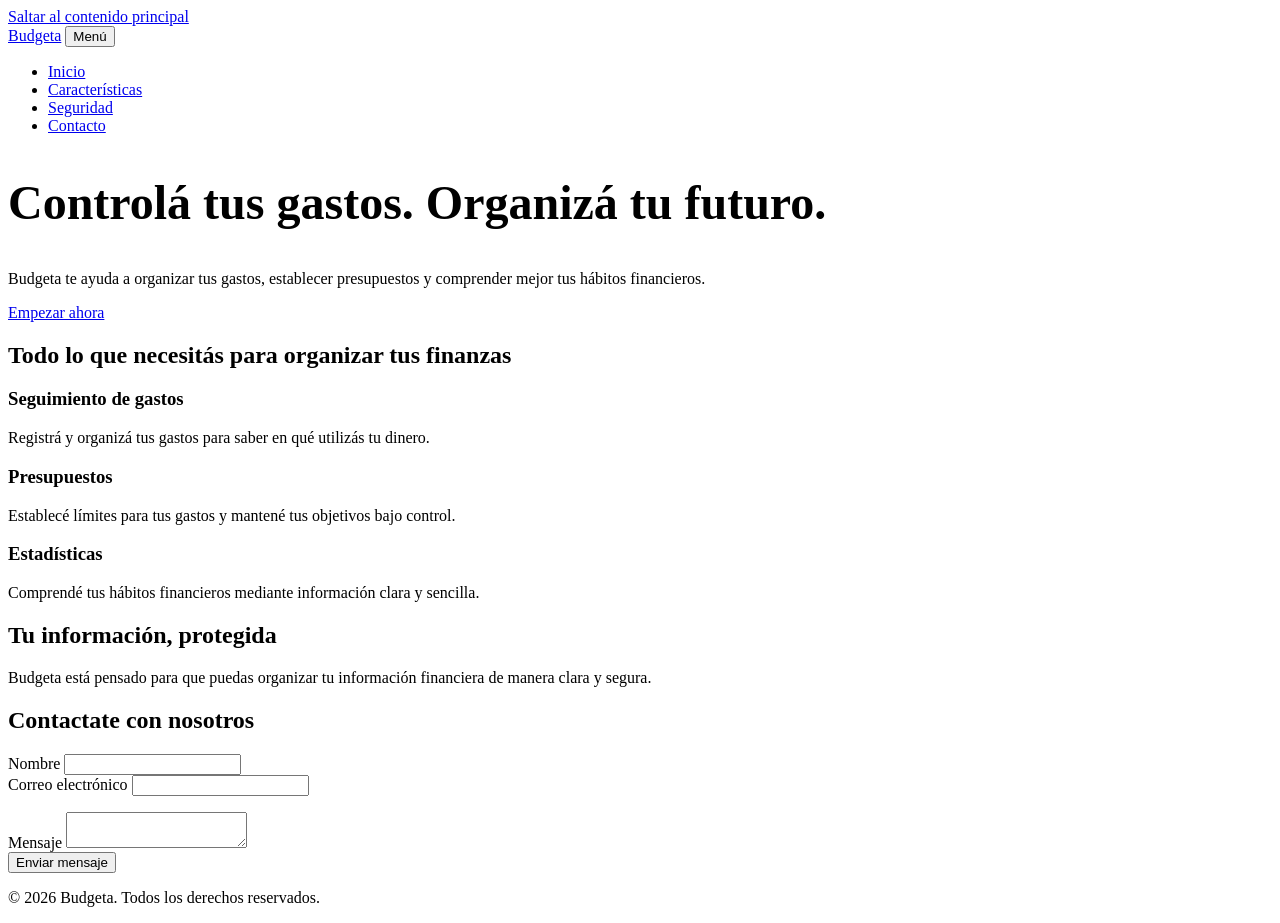
==== index.html @ 0818e81a "Crear estructura inicial de Budgeta" ====
<!DOCTYPE html>
<html lang="es">

<head>
    <meta charset="UTF-8">
    <meta name="viewport" content="width=device-width, initial-scale=1.0">

    <title>Budgeta - Controlá tus gastos</title>

    <link rel="stylesheet" href="styles.css">
</head>

<body>

    <!-- Enlace para saltar directamente al contenido principal -->
    <a href="#main-content" class="skip-link">
        Saltar al contenido principal
    </a>

    <header>
        <nav aria-label="Navegación principal">

            <a href="#inicio">Budgeta</a>

            <button
                type="button"
                aria-expanded="false"
                aria-controls="menu-principal">
                Menú
            </button>

            <ul id="menu-principal">
                <li>
                    <a href="#inicio">Inicio</a>
                </li>

                <li>
                    <a href="#caracteristicas">Características</a>
                </li>

                <li>
                    <a href="#seguridad">Seguridad</a>
                </li>

                <li>
                    <a href="#contacto">Contacto</a>
                </li>
            </ul>

        </nav>
    </header>

    <main id="main-content">

        <section id="inicio">
            <h1>Controlá tus gastos. Organizá tu futuro.</h1>

            <p>
                Budgeta te ayuda a organizar tus gastos,
                establecer presupuestos y comprender mejor
                tus hábitos financieros.
            </p>

            <a href="#contacto">Empezar ahora</a>
        </section>


        <section id="caracteristicas">

            <h2>Todo lo que necesitás para organizar tus finanzas</h2>

            <article>
                <h3>Seguimiento de gastos</h3>

                <p>
                    Registrá y organizá tus gastos para saber
                    en qué utilizás tu dinero.
                </p>
            </article>

            <article>
                <h3>Presupuestos</h3>

                <p>
                    Establecé límites para tus gastos y
                    mantené tus objetivos bajo control.
                </p>
            </article>

            <article>
                <h3>Estadísticas</h3>

                <p>
                    Comprendé tus hábitos financieros mediante
                    información clara y sencilla.
                </p>
            </article>

        </section>


        <section id="seguridad">

            <h2>Tu información, protegida</h2>

            <p>
                Budgeta está pensado para que puedas organizar
                tu información financiera de manera clara y segura.
            </p>

        </section>


        <section id="contacto">

            <h2>Contactate con nosotros</h2>

            <form>

                <div>
                    <label for="nombre">Nombre</label>

                    <input
                        type="text"
                        id="nombre"
                        name="nombre"
                        required>
                </div>


                <div>
                    <label for="email">Correo electrónico</label>

                    <input
                        type="email"
                        id="email"
                        name="email"
                        required
                        aria-describedby="email-error">

                    <p id="email-error" role="alert"></p>
                </div>


                <div>
                    <label for="mensaje">Mensaje</label>

                    <textarea
                        id="mensaje"
                        name="mensaje"
                        required></textarea>
                </div>


                <button type="submit">
                    Enviar mensaje
                </button>

            </form>

        </section>

    </main>


    <footer>
        <p>&copy; 2026 Budgeta. Todos los derechos reservados.</p>
    </footer>


    <script src="script.js"></script>

</body>

</html>
---- styles.css ----
h1 {
    font-size: 3rem;
}
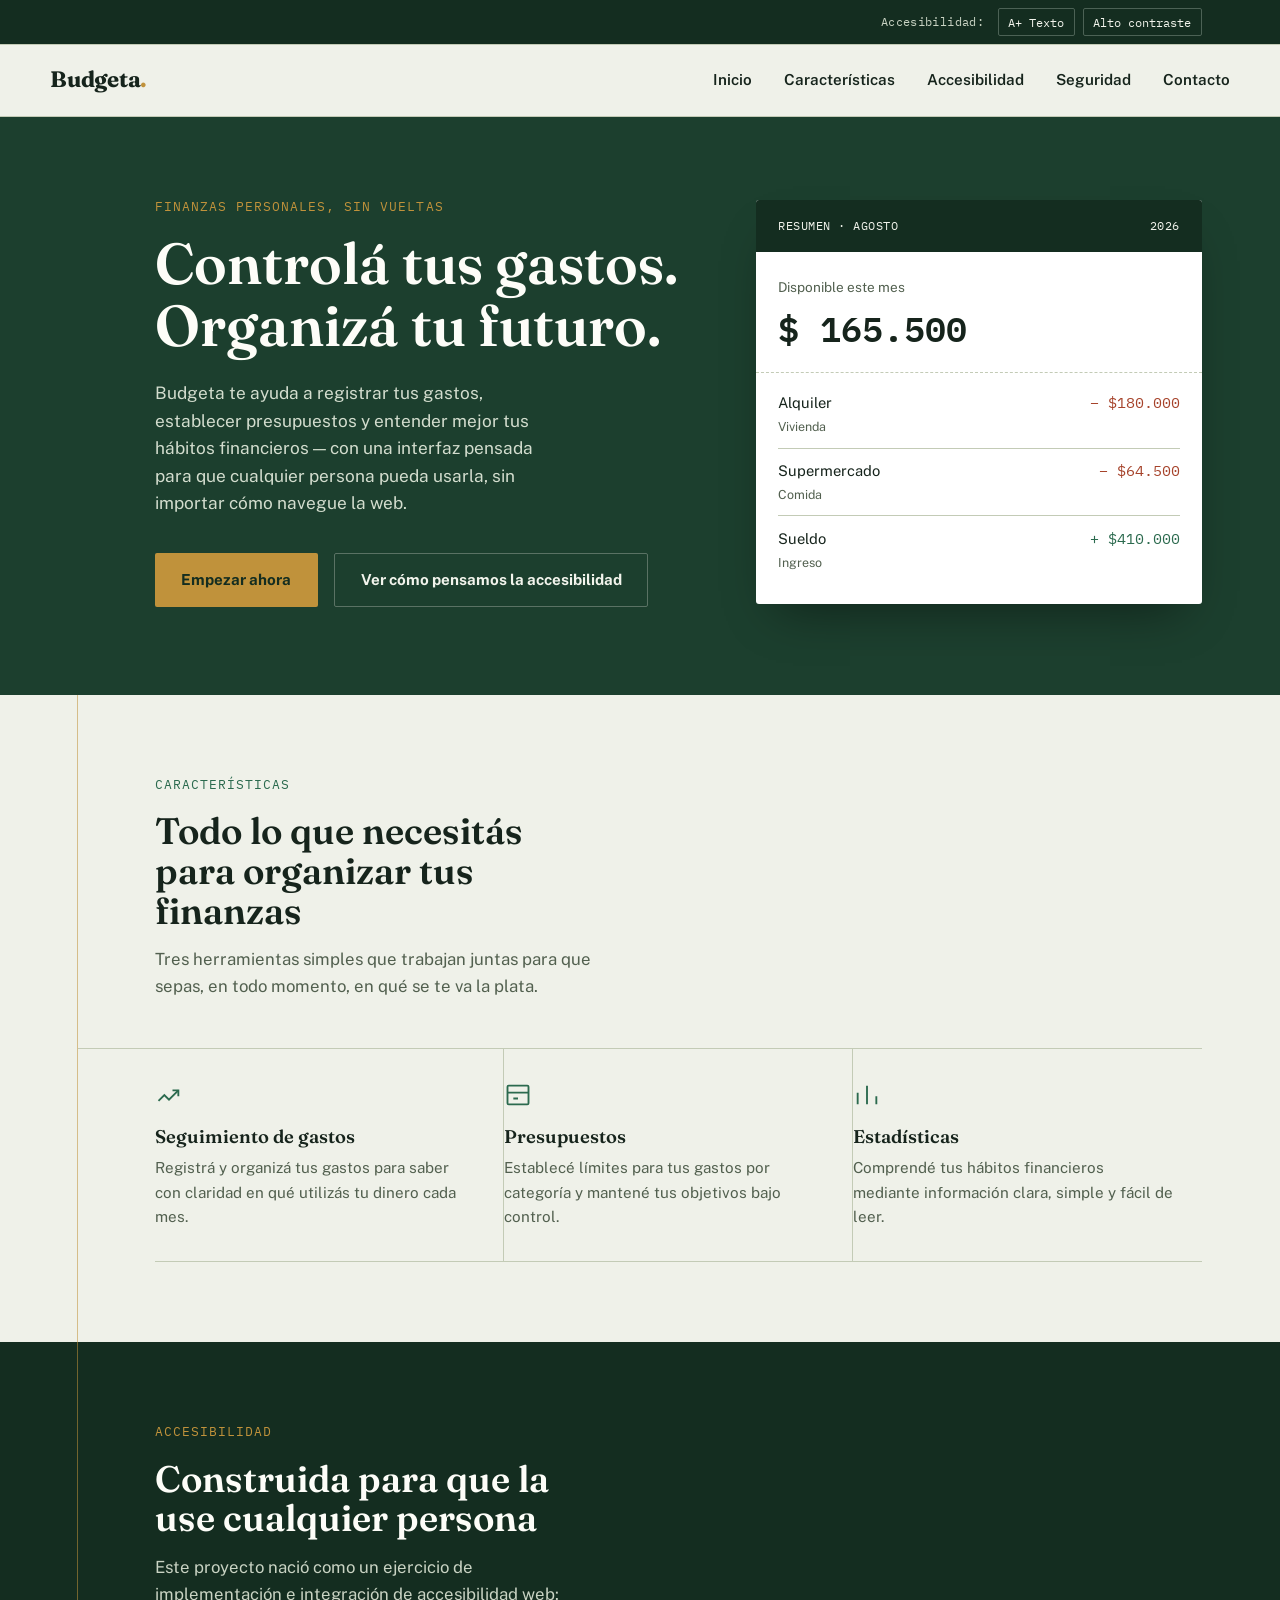
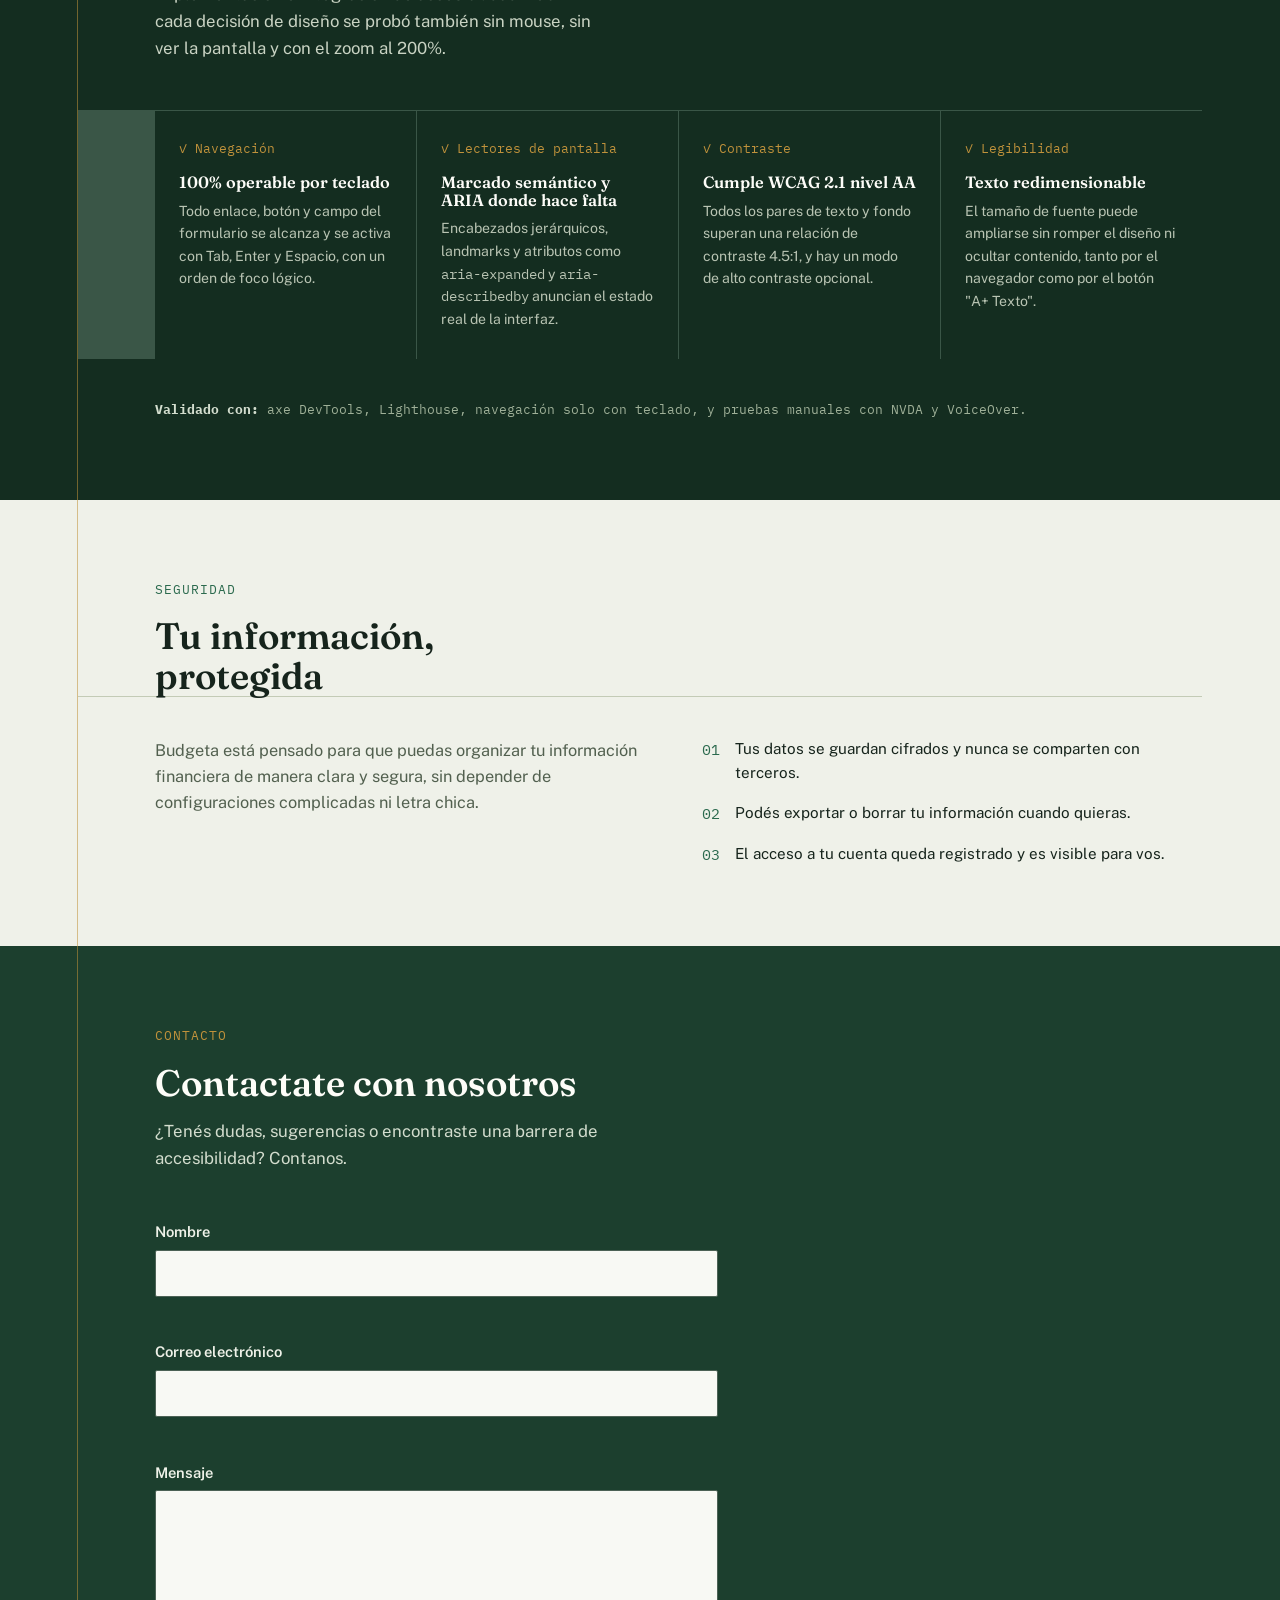
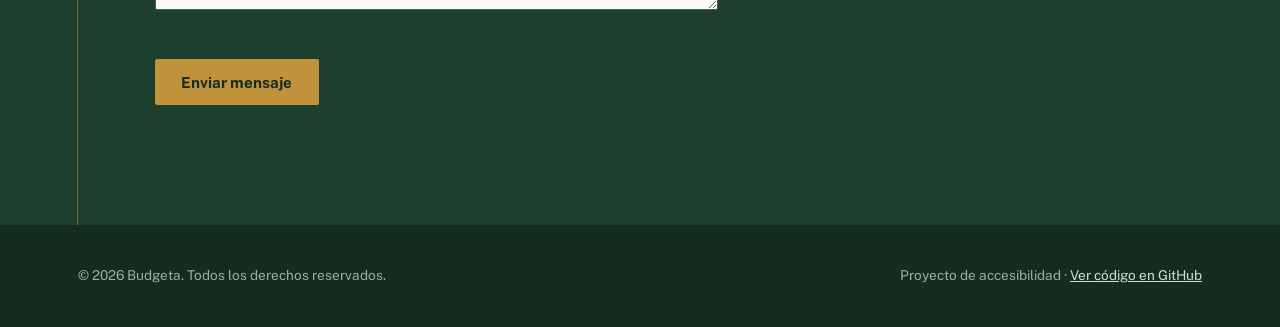
==== commit 2eed8a18: "Actualiza landing page accesible" ====
--- a/index.html
+++ b/index.html
@@ -1,175 +1,205 @@
 <!DOCTYPE html>
 <html lang="es">
-
 <head>
-    <meta charset="UTF-8">
-    <meta name="viewport" content="width=device-width, initial-scale=1.0">
-
-    <title>Budgeta - Controlá tus gastos</title>
-
-    <link rel="stylesheet" href="styles.css">
+<meta charset="UTF-8">
+<meta name="viewport" content="width=device-width, initial-scale=1.0">
+<title>Budgeta — Controlá tus gastos, organizá tu futuro</title>
+<meta name="description" content="Budgeta es la app que te ayuda a organizar tus gastos, definir presupuestos y entender tus hábitos financieros. Construida con accesibilidad real: teclado, lectores de pantalla y contraste AA.">
+<link rel="preconnect" href="https://fonts.googleapis.com">
+<link rel="preconnect" href="https://fonts.gstatic.com" crossorigin>
+<link href="https://fonts.googleapis.com/css2?family=Fraunces:opsz,wght@9..144,400;9..144,500;9..144,600;9..144,700&family=Public+Sans:wght@400;500;600;700&family=IBM+Plex+Mono:wght@400;500;600&display=swap" rel="stylesheet">
+<link rel="stylesheet" href="styles.css">
 </head>
-
 <body>
 
-    <!-- Enlace para saltar directamente al contenido principal -->
-    <a href="#main-content" class="skip-link">
-        Saltar al contenido principal
-    </a>
-
-    <header>
-        <nav aria-label="Navegación principal">
-
-            <a href="#inicio">Budgeta</a>
-
-            <button
-                type="button"
-                aria-expanded="false"
-                aria-controls="menu-principal">
-                Menú
-            </button>
-
-            <ul id="menu-principal">
-                <li>
-                    <a href="#inicio">Inicio</a>
-                </li>
-
-                <li>
-                    <a href="#caracteristicas">Características</a>
-                </li>
-
-                <li>
-                    <a href="#seguridad">Seguridad</a>
-                </li>
-
-                <li>
-                    <a href="#contacto">Contacto</a>
-                </li>
-            </ul>
-
-        </nav>
-    </header>
-
-    <main id="main-content">
-
-        <section id="inicio">
-            <h1>Controlá tus gastos. Organizá tu futuro.</h1>
-
-            <p>
-                Budgeta te ayuda a organizar tus gastos,
-                establecer presupuestos y comprender mejor
-                tus hábitos financieros.
-            </p>
-
-            <a href="#contacto">Empezar ahora</a>
-        </section>
-
-
-        <section id="caracteristicas">
-
-            <h2>Todo lo que necesitás para organizar tus finanzas</h2>
-
-            <article>
-                <h3>Seguimiento de gastos</h3>
-
-                <p>
-                    Registrá y organizá tus gastos para saber
-                    en qué utilizás tu dinero.
-                </p>
-            </article>
-
-            <article>
-                <h3>Presupuestos</h3>
-
-                <p>
-                    Establecé límites para tus gastos y
-                    mantené tus objetivos bajo control.
-                </p>
-            </article>
-
-            <article>
-                <h3>Estadísticas</h3>
-
-                <p>
-                    Comprendé tus hábitos financieros mediante
-                    información clara y sencilla.
-                </p>
-            </article>
-
-        </section>
-
-
-        <section id="seguridad">
-
-            <h2>Tu información, protegida</h2>
-
-            <p>
-                Budgeta está pensado para que puedas organizar
-                tu información financiera de manera clara y segura.
-            </p>
-
-        </section>
-
-
-        <section id="contacto">
-
-            <h2>Contactate con nosotros</h2>
-
-            <form>
-
-                <div>
-                    <label for="nombre">Nombre</label>
-
-                    <input
-                        type="text"
-                        id="nombre"
-                        name="nombre"
-                        required>
-                </div>
-
-
-                <div>
-                    <label for="email">Correo electrónico</label>
-
-                    <input
-                        type="email"
-                        id="email"
-                        name="email"
-                        required
-                        aria-describedby="email-error">
-
-                    <p id="email-error" role="alert"></p>
-                </div>
-
-
-                <div>
-                    <label for="mensaje">Mensaje</label>
-
-                    <textarea
-                        id="mensaje"
-                        name="mensaje"
-                        required></textarea>
-                </div>
-
-
-                <button type="submit">
-                    Enviar mensaje
-                </button>
-
-            </form>
-
-        </section>
-
-    </main>
-
-
-    <footer>
-        <p>&copy; 2026 Budgeta. Todos los derechos reservados.</p>
-    </footer>
-
-
-    <script src="script.js"></script>
+<a href="#main-content" class="skip-link">Saltar al contenido principal</a>
+
+<header>
+  <div class="toolbar">
+    <div class="wrap">
+      <span class="lbl">Accesibilidad:</span>
+      <button type="button" id="btn-texto" class="a11y-btn" aria-pressed="false">A+ Texto</button>
+      <button type="button" id="btn-contraste" class="a11y-btn" aria-pressed="false">Alto contraste</button>
+    </div>
+  </div>
+  <nav class="principal wrap" aria-label="Navegación principal">
+    <a href="#inicio" class="brand">Budgeta<span class="dot">.</span></a>
+    <button type="button" class="menu-toggle" aria-expanded="false" aria-controls="menu-principal" id="btn-menu">
+      Menú
+    </button>
+    <ul id="menu-principal">
+      <li><a href="#inicio">Inicio</a></li>
+      <li><a href="#caracteristicas">Características</a></li>
+      <li><a href="#accesibilidad">Accesibilidad</a></li>
+      <li><a href="#seguridad">Seguridad</a></li>
+      <li><a href="#contacto">Contacto</a></li>
+    </ul>
+  </nav>
+</header>
+
+<main id="main-content">
+
+  <section id="inicio">
+    <div class="wrap">
+      <div class="hero-grid">
+        <div>
+          <span class="eyebrow">Finanzas personales, sin vueltas</span>
+          <h1>Controlá tus gastos.<br>Organizá tu futuro.</h1>
+          <p class="lead">Budgeta te ayuda a registrar tus gastos, establecer presupuestos y entender mejor tus hábitos financieros — con una interfaz pensada para que cualquier persona pueda usarla, sin importar cómo navegue la web.</p>
+          <div class="cta-row">
+            <a href="#contacto" class="btn btn-primary">Empezar ahora</a>
+            <a href="#accesibilidad" class="btn btn-ghost">Ver cómo pensamos la accesibilidad</a>
+          </div>
+        </div>
+
+        <div class="ledger-card" aria-label="Ejemplo de resumen mensual en Budgeta">
+          <div class="ledger-card__head">
+            <span>Resumen · Agosto</span>
+            <span>2026</span>
+          </div>
+          <div class="ledger-card__balance">
+            <span class="label">Disponible este mes</span>
+            <span class="amount num" id="balance-demo">$ 0</span>
+          </div>
+          <div class="ledger-rows">
+            <div class="ledger-row">
+              <span class="desc">Alquiler<span class="cat">Vivienda</span></span>
+              <span class="amt neg num">− $180.000</span>
+            </div>
+            <div class="ledger-row">
+              <span class="desc">Supermercado<span class="cat">Comida</span></span>
+              <span class="amt neg num">− $64.500</span>
+            </div>
+            <div class="ledger-row">
+              <span class="desc">Sueldo<span class="cat">Ingreso</span></span>
+              <span class="amt pos num">+ $410.000</span>
+            </div>
+          </div>
+        </div>
+      </div>
+    </div>
+  </section>
+
+  <section id="caracteristicas" class="ledger">
+    <div class="wrap">
+      <div class="section-head">
+        <span class="eyebrow">Características</span>
+        <h2>Todo lo que necesitás para organizar tus finanzas</h2>
+        <p>Tres herramientas simples que trabajan juntas para que sepas, en todo momento, en qué se te va la plata.</p>
+      </div>
+
+      <div class="feature-list">
+        <article>
+          <svg class="icon" width="28" height="28" viewBox="0 0 24 24" fill="none" stroke="currentColor" stroke-width="1.6" aria-hidden="true"><path d="M3 17l5-5 4 4 8-8"/><path d="M15 8h5v5"/></svg>
+          <h3>Seguimiento de gastos</h3>
+          <p>Registrá y organizá tus gastos para saber con claridad en qué utilizás tu dinero cada mes.</p>
+        </article>
+        <article>
+          <svg class="icon" width="28" height="28" viewBox="0 0 24 24" fill="none" stroke="currentColor" stroke-width="1.6" aria-hidden="true"><rect x="3" y="4" width="18" height="16" rx="1"/><path d="M3 10h18M8 15h4"/></svg>
+          <h3>Presupuestos</h3>
+          <p>Establecé límites para tus gastos por categoría y mantené tus objetivos bajo control.</p>
+        </article>
+        <article>
+          <svg class="icon" width="28" height="28" viewBox="0 0 24 24" fill="none" stroke="currentColor" stroke-width="1.6" aria-hidden="true"><path d="M4 20V10M12 20V4M20 20v-7"/></svg>
+          <h3>Estadísticas</h3>
+          <p>Comprendé tus hábitos financieros mediante información clara, simple y fácil de leer.</p>
+        </article>
+      </div>
+    </div>
+  </section>
+
+  <section id="accesibilidad" class="ledger">
+    <div class="wrap">
+      <div class="section-head">
+        <span class="eyebrow">Accesibilidad</span>
+        <h2>Construida para que la use cualquier persona</h2>
+        <p>Este proyecto nació como un ejercicio de implementación e integración de accesibilidad web: cada decisión de diseño se probó también sin mouse, sin ver la pantalla y con el zoom al 200%.</p>
+      </div>
+
+      <div class="a11y-grid">
+        <div class="a11y-card">
+          <span class="check">✓ Navegación</span>
+          <h3>100% operable por teclado</h3>
+          <p>Todo enlace, botón y campo del formulario se alcanza y se activa con Tab, Enter y Espacio, con un orden de foco lógico.</p>
+        </div>
+        <div class="a11y-card">
+          <span class="check">✓ Lectores de pantalla</span>
+          <h3>Marcado semántico y ARIA donde hace falta</h3>
+          <p>Encabezados jerárquicos, landmarks y atributos como <span class="num">aria-expanded</span> y <span class="num">aria-describedby</span> anuncian el estado real de la interfaz.</p>
+        </div>
+        <div class="a11y-card">
+          <span class="check">✓ Contraste</span>
+          <h3>Cumple WCAG 2.1 nivel AA</h3>
+          <p>Todos los pares de texto y fondo superan una relación de contraste 4.5:1, y hay un modo de alto contraste opcional.</p>
+        </div>
+        <div class="a11y-card">
+          <span class="check">✓ Legibilidad</span>
+          <h3>Texto redimensionable</h3>
+          <p>El tamaño de fuente puede ampliarse sin romper el diseño ni ocultar contenido, tanto por el navegador como por el botón "A+ Texto".</p>
+        </div>
+      </div>
+
+      <p class="a11y-tools"><strong>Validado con:</strong> axe DevTools, Lighthouse, navegación solo con teclado, y pruebas manuales con NVDA y VoiceOver.</p>
+    </div>
+  </section>
+
+  <section id="seguridad" class="ledger">
+    <div class="wrap">
+      <div class="section-head" style="margin-bottom:0;">
+        <span class="eyebrow">Seguridad</span>
+        <h2>Tu información, protegida</h2>
+      </div>
+      <div class="seguridad-grid">
+        <p>Budgeta está pensado para que puedas organizar tu información financiera de manera clara y segura, sin depender de configuraciones complicadas ni letra chica.</p>
+        <ul class="seguridad-list">
+          <li><span class="marca num">01</span> Tus datos se guardan cifrados y nunca se comparten con terceros.</li>
+          <li><span class="marca num">02</span> Podés exportar o borrar tu información cuando quieras.</li>
+          <li><span class="marca num">03</span> El acceso a tu cuenta queda registrado y es visible para vos.</li>
+        </ul>
+      </div>
+    </div>
+  </section>
+
+  <section id="contacto" class="ledger">
+    <div class="wrap">
+      <div class="section-head">
+        <span class="eyebrow">Contacto</span>
+        <h2>Contactate con nosotros</h2>
+        <p>¿Tenés dudas, sugerencias o encontraste una barrera de accesibilidad? Contanos.</p>
+      </div>
+
+      <form id="form-contacto" novalidate>
+        <div>
+          <label for="nombre">Nombre</label>
+          <input type="text" id="nombre" name="nombre" autocomplete="name" required aria-describedby="nombre-error">
+          <p id="nombre-error" role="alert"></p>
+        </div>
+        <div>
+          <label for="email">Correo electrónico</label>
+          <input type="email" id="email" name="email" autocomplete="email" required aria-describedby="email-error">
+          <p id="email-error" role="alert"></p>
+        </div>
+        <div>
+          <label for="mensaje">Mensaje</label>
+          <textarea id="mensaje" name="mensaje" required aria-describedby="mensaje-error"></textarea>
+          <p id="mensaje-error" role="alert"></p>
+        </div>
+        <button type="submit" class="btn btn-primary">Enviar mensaje</button>
+        <p class="form-status" role="status" id="form-status"></p>
+      </form>
+    </div>
+  </section>
+
+</main>
+
+<footer>
+  <div class="wrap">
+    <p>© 2026 Budgeta. Todos los derechos reservados.</p>
+    <p>Proyecto de accesibilidad · <a href="https://github.com/Esteban4k-ai/Implementaci-n-e-Integraci-n-de-Accesibilidad-Web" target="_blank" rel="noopener">Ver código en GitHub</a></p>
+  </div>
+</footer>
+
+<script src="script.js"></script>
 
 </body>
-
 </html>
--- a/styles.css
+++ b/styles.css
@@ -1,3 +1,422 @@
-h1 {
-    font-size: 3rem;
-}+:root{
+  --ink:#16241c;
+  --paper:#eff1e9;
+  --paper-raised:#ffffff;
+  --jade:#2b6a4e;
+  --jade-deep:#1c3f2e;
+  --jade-deeper:#142d20;
+  --gold:#c0923b;
+  --line:#c3cbb6;
+  --muted:#52604f;
+  --error:#a6432b;
+  --focus:#c0923b;
+
+  --font-display:'Fraunces', Georgia, serif;
+  --font-body:'Public Sans', -apple-system, BlinkMacSystemFont, sans-serif;
+  --font-mono:'IBM Plex Mono', ui-monospace, Menlo, monospace;
+
+  --max:1180px;
+  --radius:2px;
+}
+
+/* --- Tema de alto contraste, se activa/desactiva con JS --- */
+body.contrast-alto{
+  --paper:#ffffff;
+  --paper-raised:#ffffff;
+  --ink:#000000;
+  --jade:#0b3d26;
+  --jade-deep:#000000;
+  --jade-deeper:#000000;
+  --gold:#8a5a00;
+  --line:#000000;
+  --muted:#1a1a1a;
+  --error:#8a1f0a;
+}
+
+*,*::before,*::after{box-sizing:border-box;}
+html{scroll-behavior:smooth;}
+@media (prefers-reduced-motion: reduce){
+  html{scroll-behavior:auto;}
+  *,*::before,*::after{animation-duration:0.001ms !important; animation-iteration-count:1 !important; transition-duration:0.001ms !important; scroll-behavior:auto !important;}
+}
+
+body{
+  margin:0;
+  background:var(--paper);
+  color:var(--ink);
+  font-family:var(--font-body);
+  font-size:1rem;
+  line-height:1.6;
+  -webkit-font-smoothing:antialiased;
+}
+body.texto-grande{ font-size:1.18rem; }
+
+h1,h2,h3{
+  font-family:var(--font-display);
+  color:var(--ink);
+  line-height:1.08;
+  margin:0;
+  font-weight:600;
+}
+p{margin:0;}
+a{color:inherit;}
+img,svg{display:block; max-width:100%;}
+
+.num{ font-family:var(--font-mono); font-variant-numeric:tabular-nums; }
+
+/* Visibilidad del foco — nunca se elimina, solo se restyla */
+a:focus-visible,
+button:focus-visible,
+input:focus-visible,
+textarea:focus-visible{
+  outline:3px solid var(--focus);
+  outline-offset:3px;
+  border-radius:1px;
+}
+
+.skip-link{
+  position:absolute;
+  left:1rem; top:-3.5rem;
+  background:var(--gold);
+  color:var(--jade-deeper);
+  padding:0.75rem 1.25rem;
+  font-family:var(--font-body);
+  font-weight:700;
+  text-decoration:none;
+  z-index:200;
+  transition:top .15s ease;
+  border-radius:0 0 4px 4px;
+}
+.skip-link:focus{ top:0; }
+
+.wrap{ max-width:var(--max); margin:0 auto; padding:0 1.75rem; }
+
+/* ---------- Margen tipo libro contable: el motivo distintivo ---------- */
+.ledger{ position:relative; }
+.ledger::before{
+  content:"";
+  position:absolute;
+  top:0; bottom:0; left:clamp(1rem, 6vw, 5.5rem);
+  width:1px;
+  background:color-mix(in srgb, var(--gold) 55%, transparent);
+}
+@media (max-width:760px){ .ledger::before{ display:none; } }
+
+/* ---------- Header ---------- */
+header{
+  position:sticky; top:0; z-index:100;
+  background:var(--paper);
+  border-bottom:1px solid var(--line);
+}
+.toolbar{
+  border-bottom:1px solid var(--line);
+  background:var(--jade-deeper);
+  color:#f2f4ec;
+}
+.toolbar .wrap{
+  display:flex; align-items:center; justify-content:flex-end; gap:.5rem;
+  padding-top:.5rem; padding-bottom:.5rem;
+  font-family:var(--font-mono); font-size:.78rem;
+}
+.toolbar span.lbl{ margin-right:.35rem; color:#c9d3c3; letter-spacing:.03em; }
+.a11y-btn{
+  background:transparent;
+  border:1px solid #4c6255;
+  color:#f2f4ec;
+  font-family:var(--font-mono);
+  font-size:.78rem;
+  padding:.3rem .6rem;
+  cursor:pointer;
+  border-radius:2px;
+}
+.a11y-btn[aria-pressed="true"]{
+  background:var(--gold);
+  border-color:var(--gold);
+  color:var(--jade-deeper);
+  font-weight:600;
+}
+.a11y-btn:hover{ border-color:var(--gold); }
+
+nav.principal{
+  display:flex; align-items:center; justify-content:space-between;
+  padding:1.1rem 0;
+}
+.brand{
+  font-family:var(--font-display);
+  font-weight:700;
+  font-size:1.4rem;
+  text-decoration:none;
+  letter-spacing:-0.01em;
+}
+.brand .dot{ color:var(--gold); }
+
+.menu-toggle{
+  display:none;
+  background:none;
+  border:1px solid var(--line);
+  padding:.5rem .8rem;
+  font-family:var(--font-body);
+  font-weight:600;
+  cursor:pointer;
+}
+
+ul#menu-principal{
+  list-style:none;
+  display:flex;
+  gap:2rem;
+  margin:0; padding:0;
+  font-weight:600;
+  font-size:.95rem;
+}
+ul#menu-principal a{
+  text-decoration:none;
+  padding:.3rem 0;
+  border-bottom:2px solid transparent;
+}
+ul#menu-principal a:hover{ border-bottom-color:var(--gold); }
+
+@media (max-width:760px){
+  .menu-toggle{ display:inline-block; }
+  ul#menu-principal{
+    display:none;
+    flex-direction:column;
+    gap:0;
+    position:absolute; left:0; right:0; top:100%;
+    background:var(--paper);
+    border-bottom:1px solid var(--line);
+    padding:.5rem 1.75rem 1rem;
+  }
+  ul#menu-principal.abierto{ display:flex; }
+  ul#menu-principal li{ border-top:1px solid var(--line); }
+  ul#menu-principal a{ display:block; padding:.85rem 0; }
+}
+
+/* ---------- Hero ---------- */
+#inicio{
+  background:var(--jade-deep);
+  color:#f2f4ec;
+  padding:5rem 0 5.5rem;
+}
+.hero-grid{
+  display:grid;
+  grid-template-columns:1.1fr .9fr;
+  gap:3.5rem;
+  align-items:center;
+  padding-left:clamp(1rem, 6vw, 5.5rem);
+}
+@media (max-width:900px){ .hero-grid{ grid-template-columns:1fr; padding-left:0; } }
+
+.eyebrow{
+  font-family:var(--font-mono);
+  font-size:.8rem;
+  letter-spacing:.08em;
+  text-transform:uppercase;
+  color:var(--gold);
+  margin-bottom:1rem;
+  display:block;
+}
+#inicio h1{
+  font-size:clamp(2.3rem, 4.6vw, 3.6rem);
+  color:#fdfdf8;
+}
+#inicio .lead{
+  margin-top:1.4rem;
+  max-width:36ch;
+  color:#d3ddce;
+  font-size:1.08rem;
+}
+.cta-row{ display:flex; flex-wrap:wrap; gap:1rem; margin-top:2.2rem; }
+.btn{
+  display:inline-block;
+  font-family:var(--font-body);
+  font-weight:700;
+  font-size:.95rem;
+  padding:.85rem 1.6rem;
+  text-decoration:none;
+  border-radius:2px;
+  border:1px solid transparent;
+  cursor:pointer;
+}
+.btn-primary{ background:var(--gold); color:var(--jade-deeper); }
+.btn-primary:hover{ background:#d3a24f; }
+.btn-ghost{ background:transparent; color:#f2f4ec; border-color:#5a7264; }
+.btn-ghost:hover{ border-color:var(--gold); color:var(--gold); }
+
+/* Tarjeta de balance tipo libro contable (widget distintivo) */
+.ledger-card{
+  background:var(--paper-raised);
+  color:var(--ink);
+  border-radius:3px;
+  box-shadow:0 24px 48px -20px rgba(0,0,0,.45);
+  overflow:hidden;
+}
+.ledger-card__head{
+  background:var(--jade-deeper);
+  color:#f2f4ec;
+  padding:1rem 1.4rem;
+  display:flex; justify-content:space-between; align-items:baseline;
+  font-family:var(--font-mono); font-size:.78rem;
+  letter-spacing:.04em; text-transform:uppercase;
+}
+.ledger-card__balance{
+  padding:1.4rem 1.4rem 1rem;
+  border-bottom:1px dashed var(--line);
+}
+.ledger-card__balance .amount{
+  font-size:2.2rem; font-weight:600;
+  display:block;
+}
+.ledger-card__balance .label{ color:var(--muted); font-size:.85rem; }
+.ledger-rows{ padding:.5rem 1.4rem 1.3rem; }
+.ledger-row{
+  display:flex; justify-content:space-between; gap:1rem;
+  padding:.65rem 0;
+  border-bottom:1px solid var(--line);
+  font-size:.92rem;
+}
+.ledger-row:last-child{ border-bottom:none; }
+.ledger-row .desc{ color:var(--ink); }
+.ledger-row .cat{ display:block; color:var(--muted); font-size:.78rem; margin-top:.15rem; }
+.ledger-row .amt.neg{ color:var(--error); }
+.ledger-row .amt.pos{ color:var(--jade); }
+
+/* ---------- Estructura de sección ---------- */
+section{ padding:5rem 0; }
+.section-head{ max-width:52ch; margin-bottom:3rem; padding-left:clamp(1rem, 6vw, 5.5rem); }
+@media (max-width:760px){ .section-head{ padding-left:0; } }
+.section-head .eyebrow{ color:var(--jade); }
+.section-head h2{ font-size:clamp(1.7rem, 3vw, 2.3rem); margin-top:.4rem; }
+.section-head p{ margin-top:1rem; color:var(--muted); font-size:1.05rem; }
+
+/* ---------- Características ---------- */
+#caracteristicas{ background:var(--paper); }
+.feature-list{
+  padding-left:clamp(1rem, 6vw, 5.5rem);
+  display:grid;
+  grid-template-columns:repeat(3,1fr);
+  gap:0;
+  border-top:1px solid var(--line);
+}
+@media (max-width:900px){ .feature-list{ grid-template-columns:1fr; } }
+.feature-list article{
+  padding:2rem 1.8rem 2rem 0;
+  border-bottom:1px solid var(--line);
+  border-right:1px solid var(--line);
+}
+.feature-list article:last-child{ border-right:none; }
+@media (max-width:900px){ .feature-list article{ border-right:none; } }
+.feature-list .icon{ color:var(--jade); margin-bottom:1.1rem; }
+.feature-list h3{ font-size:1.15rem; margin-bottom:.6rem; }
+.feature-list p{ color:var(--muted); font-size:.95rem; }
+
+/* ---------- Accesibilidad (sección distintiva) ---------- */
+#accesibilidad{
+  background:var(--jade-deeper);
+  color:#f2f4ec;
+}
+#accesibilidad .section-head .eyebrow{ color:var(--gold); }
+#accesibilidad .section-head h2{ color:#fdfdf8; }
+#accesibilidad .section-head p{ color:#c9d3c3; }
+
+.a11y-grid{
+  padding-left:clamp(1rem, 6vw, 5.5rem);
+  display:grid;
+  grid-template-columns:repeat(4,1fr);
+  gap:1px;
+  background:#3a5647;
+  border-top:1px solid #3a5647;
+}
+@media (max-width:900px){ .a11y-grid{ grid-template-columns:repeat(2,1fr); } }
+@media (max-width:520px){ .a11y-grid{ grid-template-columns:1fr; } }
+.a11y-card{
+  background:var(--jade-deeper);
+  padding:1.8rem 1.5rem;
+}
+.a11y-card .check{
+  color:var(--gold);
+  font-family:var(--font-mono);
+  font-size:.8rem;
+  display:block;
+  margin-bottom:.9rem;
+}
+.a11y-card h3{ color:#fdfdf8; font-size:1.02rem; margin-bottom:.5rem; }
+.a11y-card p{ color:#b9c4b3; font-size:.88rem; }
+
+.a11y-tools{
+  padding-left:clamp(1rem, 6vw, 5.5rem);
+  margin-top:2.5rem;
+  font-family:var(--font-mono);
+  font-size:.82rem;
+  color:#9fb098;
+}
+.a11y-tools strong{ color:#d3ddce; }
+
+/* ---------- Seguridad ---------- */
+#seguridad{ background:var(--paper); }
+.seguridad-grid{
+  padding-left:clamp(1rem, 6vw, 5.5rem);
+  display:grid;
+  grid-template-columns:1fr 1fr;
+  gap:3rem;
+  align-items:start;
+  border-top:1px solid var(--line);
+  padding-top:2.5rem;
+}
+@media (max-width:800px){ .seguridad-grid{ grid-template-columns:1fr; } }
+.seguridad-grid p{ color:var(--muted); font-size:1.02rem; }
+.seguridad-list{ list-style:none; margin:0; padding:0; display:grid; gap:1rem; }
+.seguridad-list li{
+  display:flex; gap:.9rem; align-items:flex-start;
+  font-size:.95rem;
+}
+.seguridad-list .marca{ color:var(--jade); font-family:var(--font-mono); }
+
+/* ---------- Contacto ---------- */
+#contacto{ background:var(--jade-deep); color:#f2f4ec; }
+#contacto .section-head .eyebrow{ color:var(--gold); }
+#contacto .section-head h2{ color:#fdfdf8; }
+#contacto .section-head p{ color:#d3ddce; }
+
+form{
+  max-width:640px;
+  padding-left:clamp(1rem, 6vw, 5.5rem);
+  display:grid;
+  gap:1.4rem;
+}
+form > div{ display:grid; gap:.4rem; }
+label{ font-weight:600; font-size:.92rem; color:#eef1e8; }
+input, textarea{
+  font-family:var(--font-body);
+  font-size:1rem;
+  padding:.8rem .9rem;
+  border:1px solid #4c6255;
+  background:#f8f9f4;
+  color:var(--ink);
+  border-radius:2px;
+}
+input::placeholder, textarea::placeholder{ color:#7c887b; }
+textarea{ min-height:120px; resize:vertical; }
+[role="alert"]{
+  font-size:.85rem;
+  color:#ffd9c9;
+  min-height:1.1em;
+}
+.form-status[role="status"]{
+  font-size:.9rem;
+  color:var(--gold);
+  min-height:1.2em;
+}
+#contacto .btn-primary{ justify-self:start; margin-top:.3rem; }
+
+/* ---------- Footer ---------- */
+footer{
+  background:var(--jade-deeper);
+  color:#9fb098;
+  padding:2.5rem 0;
+  font-size:.85rem;
+}
+footer .wrap{
+  display:flex; flex-wrap:wrap; gap:1rem;
+  justify-content:space-between; align-items:center;
+}
+footer a{ color:#d3ddce; text-decoration:underline; }
